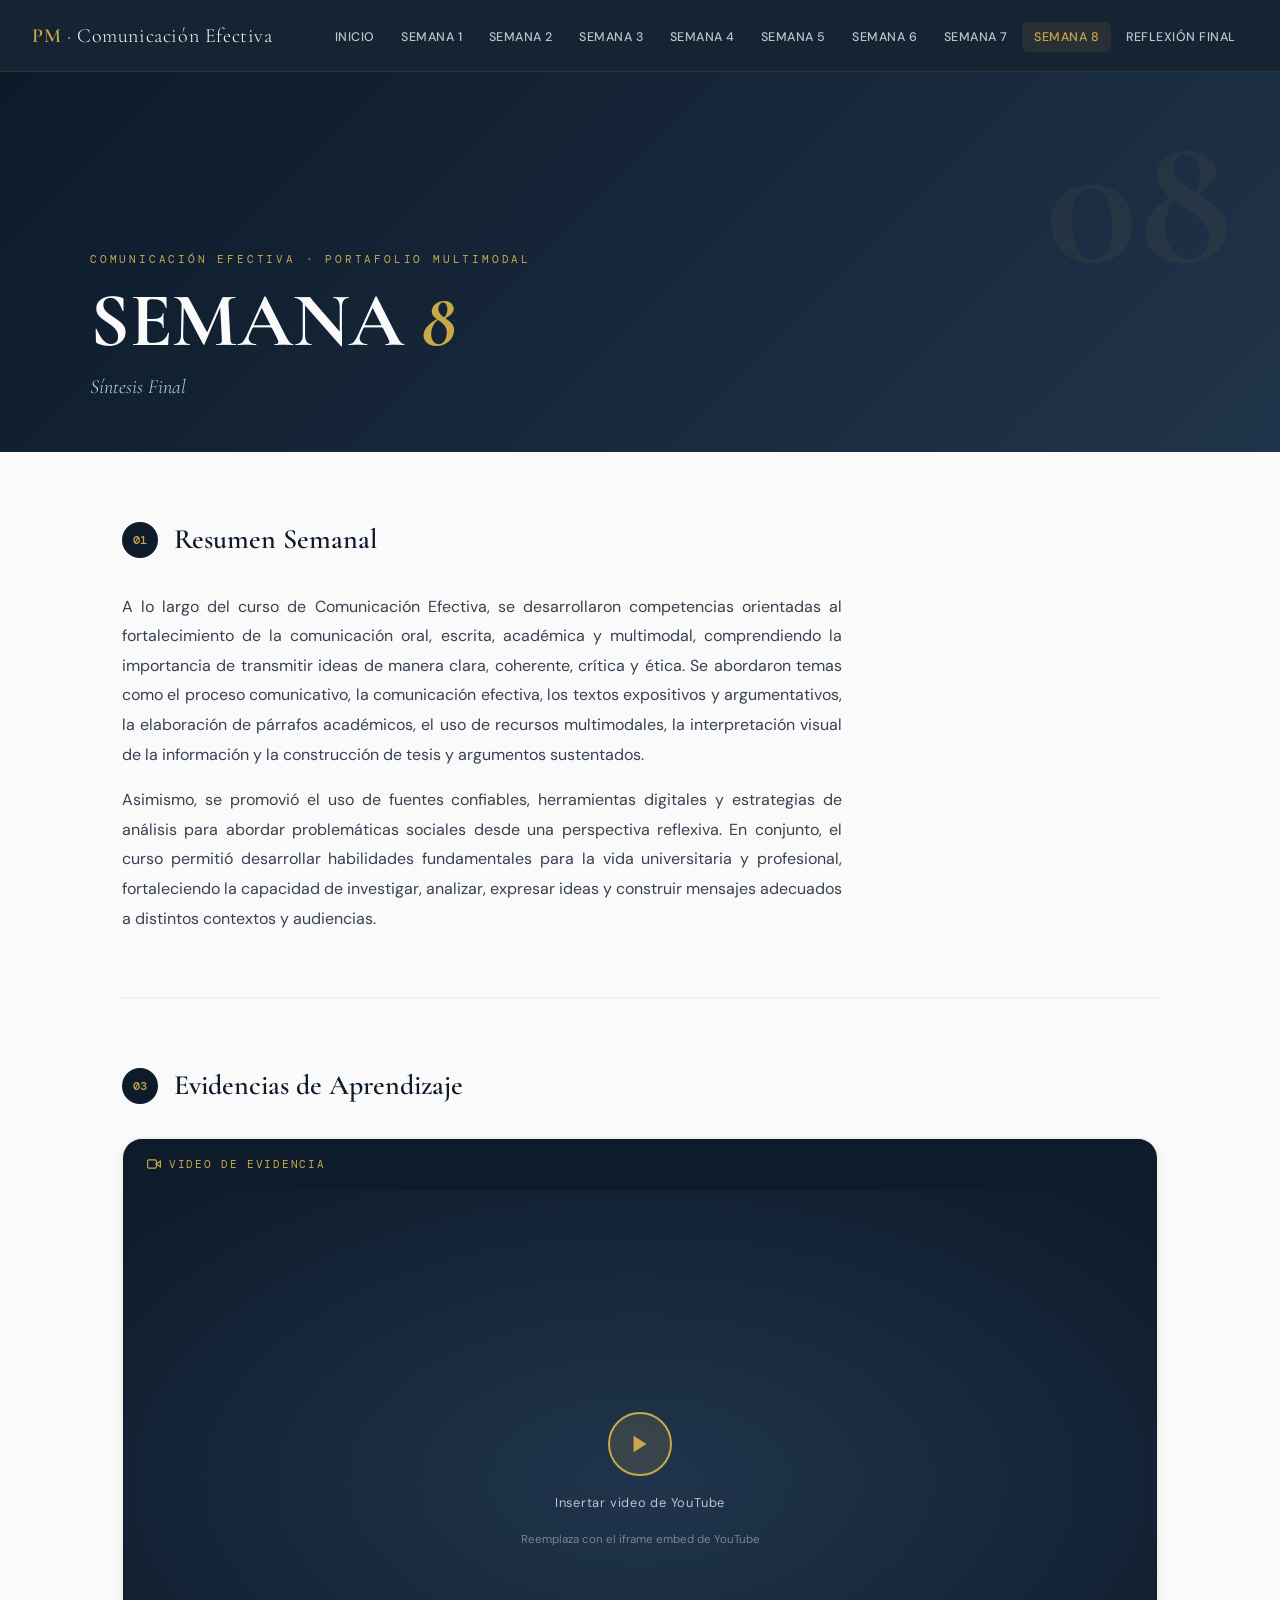
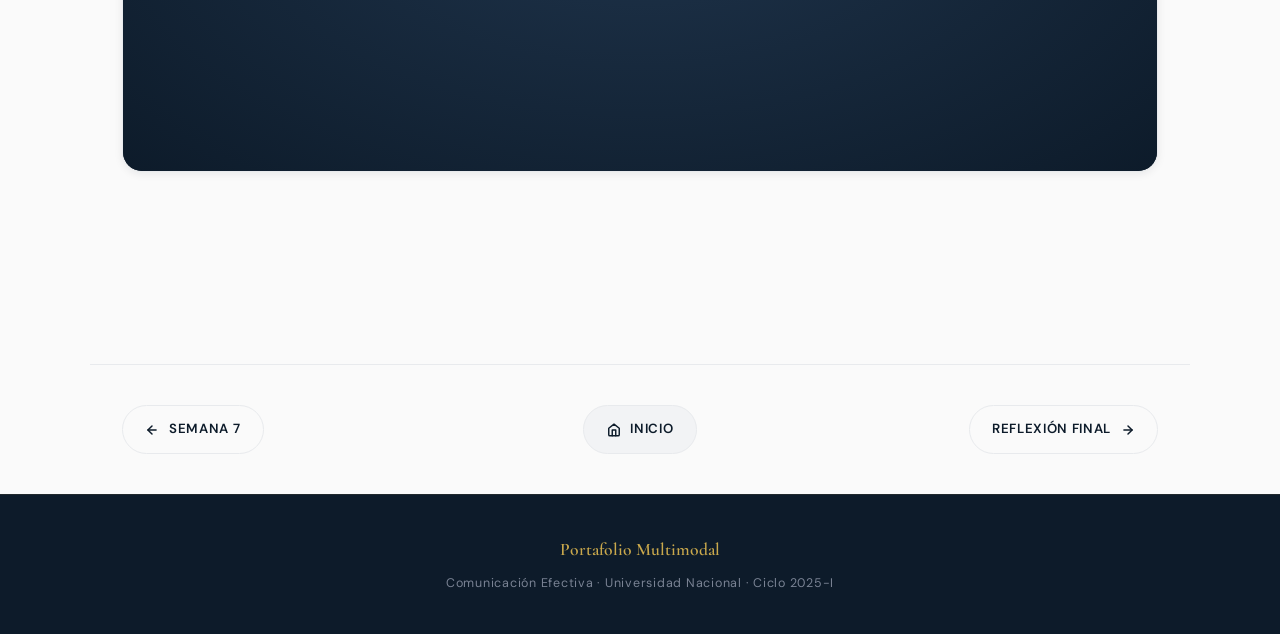
==== semana8.html @ 7b4b2250 "Add files via upload" ====
<!DOCTYPE html>
<html lang="es">

<head>
  <meta charset="UTF-8" />
  <meta name="viewport" content="width=device-width, initial-scale=1.0" />
  <title>Semana 8 — Integración y Síntesis Final · Portafolio Multimodal</title>
  <link rel="stylesheet" href="style.css" />
</head>

<body>

  <!-- ===== NAVBAR ===== -->
  <nav class="navbar">
    <a href="index.html" class="nav-brand">PM <span>&middot; Comunicación Efectiva</span></a>
    <button class="nav-toggle" onclick="toggleMenu()" aria-label="Menú">
      <span></span><span></span><span></span>
    </button>
    <ul class="nav-links" id="navLinks">
      <li><a href="index.html">Inicio</a></li>
      <li><a href="semana1.html">Semana 1</a></li>
      <li><a href="semana2.html">Semana 2</a></li>
      <li><a href="semana3.html">Semana 3</a></li>
      <li><a href="semana4.html">Semana 4</a></li>
      <li><a href="semana5.html">Semana 5</a></li>
      <li><a href="semana6.html">Semana 6</a></li>
      <li><a href="semana7.html">Semana 7</a></li>
      <li><a href="semana8.html" class="active">Semana 8</a></li>
      <li><a href="reflexion.html">Reflexión Final</a></li>
    </ul>
  </nav>

  <main>

    <!-- ===== BANNER ===== -->
    <div class="week-banner">
      <div class="week-banner-bg" style="background-color: var(--navy-mid);"></div>
      <div class="week-banner-overlay"></div>
      <div class="week-banner-deco">08</div>
      <div class="week-banner-content">
        <p class="week-banner-tag">Comunicación Efectiva &middot; Portafolio Multimodal</p>
        <h1>SEMANA <em>8</em></h1>
        <p class="week-banner-subtitle">Síntesis Final</p>
      </div>
    </div>

    <!-- ===== CONTENIDO ===== -->
    <div class="week-content">

      <!-- Sección 1: Resumen -->
      <div class="content-block fade-up">
        <div class="content-block-header">
          <div class="block-number">01</div>
          <h2>Resumen Semanal</h2>
        </div>
        <p class="content-text">
          A lo largo del curso de Comunicación Efectiva, se desarrollaron competencias orientadas al fortalecimiento de
          la comunicación oral, escrita, académica y multimodal, comprendiendo la importancia de transmitir ideas de
          manera clara, coherente, crítica y ética. Se abordaron temas como el proceso comunicativo, la comunicación
          efectiva, los textos expositivos y argumentativos, la elaboración de párrafos académicos, el uso de recursos
          multimodales, la interpretación visual de la información y la construcción de tesis y argumentos sustentados.

        </p>
        <p class="content-text" style="margin-top:1rem;">
                   Asimismo, se promovió el uso de fuentes confiables, herramientas digitales y estrategias de análisis para
          abordar problemáticas sociales desde una perspectiva reflexiva. En conjunto, el curso permitió desarrollar
          habilidades fundamentales para la vida universitaria y profesional, fortaleciendo la capacidad de investigar,
          analizar, expresar ideas y construir mensajes adecuados a distintos contextos y audiencias.
        </p>
      </div>


      <!-- Sección 3: Evidencias -->
      <div class="content-block fade-up">
        <div class="content-block-header">
          <div class="block-number">03</div>
          <h2>Evidencias de Aprendizaje</h2>
        </div>

        <!-- VIDEO -->
        <div class="evidence-card">
          <div class="evidence-header">
            <span class="evidence-type">
              <svg width="14" height="14" viewBox="0 0 24 24" fill="none" stroke="currentColor" stroke-width="2">
                <polygon points="23 7 16 12 23 17 23 7" />
                <rect x="1" y="5" width="15" height="14" rx="2" ry="2" />
              </svg>
              Video de Evidencia
            </span>
          </div>
          <div class="video-container">
            <!-- Reemplaza con: <iframe src="https://www.youtube.com/embed/VIDEO_ID" allowfullscreen></iframe> -->
            <div class="video-placeholder">
              <div class="video-play-btn">
                <svg width="22" height="22" viewBox="0 0 24 24" fill="currentColor">
                  <polygon points="5 3 19 12 5 21 5 3" />
                </svg>
              </div>
              <p>Insertar video de YouTube</p>
              <small style="color:var(--gray-500);font-size:0.72rem;">Reemplaza con el iframe embed de YouTube</small>
            </div>
          </div>
        </div>

      </div>
    </div>
    </div><!-- /week-content -->

    <!-- ===== NAVEGACIÓN SEMANAL ===== -->
    <div class="week-nav">
      <a href="semana7.html" class="week-nav-btn prev"><svg width="14" height="14" viewBox="0 0 24 24" fill="none"
          stroke="currentColor" stroke-width="2.5" stroke-linecap="round" stroke-linejoin="round">
          <line x1="19" y1="12" x2="5" y2="12" />
          <polyline points="12 19 5 12 12 5" />
        </svg> Semana 7</a>
      <a href="index.html" class="week-nav-btn home">
        <svg width="14" height="14" viewBox="0 0 24 24" fill="none" stroke="currentColor" stroke-width="2.5"
          stroke-linecap="round" stroke-linejoin="round">
          <path d="M3 9l9-7 9 7v11a2 2 0 0 1-2 2H5a2 2 0 0 1-2-2z" />
          <polyline points="9 22 9 12 15 12 15 22" />
        </svg>
        Inicio
      </a>
      <a href="reflexion.html" class="week-nav-btn next">Reflexión Final <svg width="14" height="14" viewBox="0 0 24 24"
          fill="none" stroke="currentColor" stroke-width="2.5" stroke-linecap="round" stroke-linejoin="round">
          <line x1="5" y1="12" x2="19" y2="12" />
          <polyline points="12 5 19 12 12 19" />
        </svg></a>
    </div>

  </main>

  <!-- ===== FOOTER ===== -->
  <footer class="site-footer">
    <p class="footer-brand">Portafolio Multimodal</p>
    <p class="footer-text">Comunicación Efectiva &middot; Universidad Nacional &middot; Ciclo 2025-I</p>
  </footer>

  <script>
    function toggleMenu() {
      document.getElementById('navLinks').classList.toggle('open');
    }
    const observer = new IntersectionObserver((entries) => {
      entries.forEach(e => { if (e.isIntersecting) e.target.classList.add('visible'); });
    }, { threshold: 0.12 });
    document.querySelectorAll('.fade-up').forEach(el => observer.observe(el));
  </script>
</body>

</html>
---- style.css ----
/* ============================================================
   PORTAFOLIO MULTIMODAL — COMUNICACIÓN EFECTIVA
   style.css — Hoja de estilos principal
   Diseño: Elegante académico premium
   ============================================================ */

/* --- Google Fonts Import --- */
@import url('https://fonts.googleapis.com/css2?family=Cormorant+Garamond:ital,wght@0,300;0,400;0,600;0,700;1,300;1,400&family=DM+Sans:wght@300;400;500;600&family=DM+Mono:wght@400;500&display=swap');

/* --- CSS Variables --- */
:root {
  --navy:        #0d1b2a;
  --navy-mid:    #1a2f45;
  --navy-light:  #243b55;
  --gold:        #c9a84c;
  --gold-light:  #e2c06e;
  --gold-pale:   #f5e9c8;
  --sky:         #7eb8d4;
  --sky-light:   #b3d9eb;
  --white:       #fafafa;
  --off-white:   #f2f3f5;
  --gray-100:    #e8eaed;
  --gray-300:    #bec3cc;
  --gray-500:    #7a8394;
  --gray-700:    #4a5160;
  --text-dark:   #111827;
  --text-mid:    #374151;
  --text-light:  #6b7280;

  --font-display: 'Cormorant Garamond', Georgia, serif;
  --font-body:    'DM Sans', system-ui, sans-serif;
  --font-mono:    'DM Mono', monospace;

  --radius-sm:   6px;
  --radius-md:   12px;
  --radius-lg:   20px;
  --radius-xl:   32px;

  --shadow-sm:   0 2px 8px rgba(13,27,42,0.08);
  --shadow-md:   0 8px 24px rgba(13,27,42,0.12);
  --shadow-lg:   0 20px 60px rgba(13,27,42,0.18);
  --shadow-gold: 0 4px 20px rgba(201,168,76,0.25);

  --transition:  0.3s cubic-bezier(0.4,0,0.2,1);
  --nav-height:  72px;
}

/* --- Reset & Base --- */
*, *::before, *::after { box-sizing: border-box; margin: 0; padding: 0; }

html { scroll-behavior: smooth; font-size: 16px; }

body {
  font-family: var(--font-body);
  background: var(--white);
  color: var(--text-dark);
  line-height: 1.7;
  overflow-x: hidden;
  -webkit-font-smoothing: antialiased;
}

img { max-width: 100%; display: block; }
a  { text-decoration: none; color: inherit; }
ul { list-style: none; }

/* --- NAVBAR --- */
.navbar {
  position: fixed;
  top: 0; left: 0; right: 0;
  height: var(--nav-height);
  background: rgba(13,27,42,0.96);
  backdrop-filter: blur(12px);
  -webkit-backdrop-filter: blur(12px);
  border-bottom: 1px solid rgba(201,168,76,0.15);
  z-index: 1000;
  display: flex;
  align-items: center;
  justify-content: space-between;
  padding: 0 2rem;
}

.nav-brand {
  font-family: var(--font-display);
  font-size: 1.25rem;
  font-weight: 600;
  color: var(--gold);
  letter-spacing: 0.03em;
  white-space: nowrap;
}

.nav-brand span {
  color: var(--white);
  font-weight: 300;
}

.nav-links {
  display: flex;
  align-items: center;
  gap: 0.15rem;
}

.nav-links a {
  font-family: var(--font-body);
  font-size: 0.78rem;
  font-weight: 500;
  letter-spacing: 0.04em;
  text-transform: uppercase;
  color: var(--gray-300);
  padding: 0.45rem 0.75rem;
  border-radius: var(--radius-sm);
  transition: color var(--transition), background var(--transition);
  white-space: nowrap;
}

.nav-links a:hover,
.nav-links a.active {
  color: var(--gold);
  background: rgba(201,168,76,0.1);
}

/* Hamburger */
.nav-toggle {
  display: none;
  flex-direction: column;
  gap: 5px;
  cursor: pointer;
  padding: 6px;
  border: none;
  background: none;
}
.nav-toggle span {
  display: block;
  width: 24px; height: 2px;
  background: var(--gold);
  border-radius: 2px;
  transition: var(--transition);
}

/* --- MAIN CONTENT OFFSET --- */
main { padding-top: var(--nav-height); }

/* ============================================================
   HOME PAGE
   ============================================================ */

/* Hero */
.hero {
  min-height: 100vh;
  background: var(--navy);
  display: flex;
  align-items: center;
  justify-content: center;
  text-align: center;
  position: relative;
  overflow: hidden;
  padding: 4rem 2rem;
}

.hero::before {
  content: '';
  position: absolute;
  inset: 0;
  background:
    radial-gradient(ellipse 80% 60% at 50% 0%, rgba(126,184,212,0.12) 0%, transparent 70%),
    radial-gradient(ellipse 50% 40% at 80% 100%, rgba(201,168,76,0.1) 0%, transparent 60%);
}

.hero-grid-bg {
  position: absolute;
  inset: 0;
  background-image:
    linear-gradient(rgba(201,168,76,0.04) 1px, transparent 1px),
    linear-gradient(90deg, rgba(201,168,76,0.04) 1px, transparent 1px);
  background-size: 60px 60px;
  animation: gridPan 20s linear infinite;
}

@keyframes gridPan {
  0%   { transform: translate(0,0); }
  100% { transform: translate(60px, 60px); }
}

.hero-content {
  position: relative;
  z-index: 2;
  max-width: 820px;
}

.hero-eyebrow {
  font-family: var(--font-mono);
  font-size: 0.75rem;
  letter-spacing: 0.25em;
  text-transform: uppercase;
  color: var(--gold);
  margin-bottom: 1.5rem;
  opacity: 0;
  animation: fadeUp 0.8s 0.2s forwards;
}

.hero h1 {
  font-family: var(--font-display);
  font-size: clamp(3rem, 8vw, 6.5rem);
  font-weight: 700;
  line-height: 1.05;
  color: var(--white);
  letter-spacing: -0.01em;
  margin-bottom: 0.5rem;
  opacity: 0;
  animation: fadeUp 0.8s 0.4s forwards;
}

.hero h1 em {
  font-style: italic;
  color: var(--gold);
}

.hero-subtitle {
  font-family: var(--font-display);
  font-size: clamp(1.1rem, 2.5vw, 1.5rem);
  font-weight: 300;
  font-style: italic;
  color: var(--sky-light);
  margin: 1.25rem 0 2.5rem;
  max-width: 600px;
  margin-left: auto;
  margin-right: auto;
  opacity: 0;
  animation: fadeUp 0.8s 0.6s forwards;
}

.hero-cta {
  display: inline-flex;
  align-items: center;
  gap: 0.6rem;
  background: var(--gold);
  color: var(--navy);
  font-family: var(--font-body);
  font-size: 0.9rem;
  font-weight: 600;
  letter-spacing: 0.05em;
  text-transform: uppercase;
  padding: 0.9rem 2.2rem;
  border-radius: 50px;
  transition: var(--transition);
  box-shadow: var(--shadow-gold);
  opacity: 0;
  animation: fadeUp 0.8s 0.8s forwards;
}

.hero-cta:hover {
  background: var(--gold-light);
  transform: translateY(-2px);
  box-shadow: 0 8px 30px rgba(201,168,76,0.4);
}

.hero-cta svg { transition: transform var(--transition); }
.hero-cta:hover svg { transform: translateX(4px); }

.hero-scroll {
  position: absolute;
  bottom: 2rem;
  left: 50%;
  transform: translateX(-50%);
  display: flex;
  flex-direction: column;
  align-items: center;
  gap: 0.4rem;
  color: var(--gray-500);
  font-size: 0.7rem;
  letter-spacing: 0.15em;
  text-transform: uppercase;
  animation: bounce 2s infinite;
}

.hero-scroll-line {
  width: 1px;
  height: 40px;
  background: linear-gradient(to bottom, var(--gold), transparent);
}

@keyframes bounce {
  0%, 100% { transform: translateX(-50%) translateY(0); }
  50%       { transform: translateX(-50%) translateY(6px); }
}

/* Profile Card */
.section-profile {
  padding: 6rem 2rem;
  background: var(--off-white);
}

.profile-card {
  max-width: 900px;
  margin: 0 auto;
  display: grid;
  grid-template-columns: auto 1fr;
  gap: 3rem;
  align-items: center;
  background: var(--white);
  border-radius: var(--radius-xl);
  padding: 3rem;
  box-shadow: var(--shadow-md);
  border: 1px solid var(--gray-100);
}

.profile-avatar {
  width: 140px;
  height: 140px;
  border-radius: 50%;
  background: linear-gradient(135deg, var(--navy-light), var(--navy));
  display: flex;
  align-items: center;
  justify-content: center;
  border: 3px solid var(--gold);
  box-shadow: var(--shadow-gold);
  flex-shrink: 0;
}

.profile-avatar svg { color: var(--gold-light); }

.profile-info h2 {
  font-family: var(--font-display);
  font-size: 2rem;
  font-weight: 600;
  color: var(--navy);
  margin-bottom: 0.25rem;
}

.profile-role {
  font-size: 0.85rem;
  letter-spacing: 0.12em;
  text-transform: uppercase;
  color: var(--gold);
  font-weight: 500;
  margin-bottom: 1.25rem;
}

.profile-meta {
  display: flex;
  flex-wrap: wrap;
  gap: 0.75rem;
}

.profile-tag {
  display: flex;
  align-items: center;
  gap: 0.4rem;
  font-size: 0.83rem;
  color: var(--text-mid);
  background: var(--off-white);
  padding: 0.4rem 0.9rem;
  border-radius: 50px;
  border: 1px solid var(--gray-100);
}

.profile-tag svg { color: var(--sky); flex-shrink: 0; }

/* Section Header */
.section-header {
  text-align: center;
  margin-bottom: 3.5rem;
}

.section-label {
  font-family: var(--font-mono);
  font-size: 0.72rem;
  letter-spacing: 0.22em;
  text-transform: uppercase;
  color: var(--gold);
  margin-bottom: 0.75rem;
  display: block;
}

.section-header h2 {
  font-family: var(--font-display);
  font-size: clamp(2rem, 4vw, 3rem);
  font-weight: 600;
  color: var(--navy);
  line-height: 1.15;
}

.section-header p {
  color: var(--text-light);
  max-width: 520px;
  margin: 0.75rem auto 0;
  font-size: 1rem;
}

/* Timeline / Week Grid */
.section-timeline {
  padding: 6rem 2rem;
  background: var(--white);
}

.weeks-grid {
  max-width: 1100px;
  margin: 0 auto;
  display: grid;
  grid-template-columns: repeat(4, 1fr);
  gap: 1.25rem;
}

.week-card {
  background: var(--white);
  border: 1px solid var(--gray-100);
  border-radius: var(--radius-lg);
  padding: 1.75rem 1.5rem;
  position: relative;
  overflow: hidden;
  transition: transform var(--transition), box-shadow var(--transition), border-color var(--transition);
  cursor: pointer;
}

.week-card::before {
  content: '';
  position: absolute;
  top: 0; left: 0; right: 0;
  height: 3px;
  background: linear-gradient(90deg, var(--gold), var(--sky));
  transform: scaleX(0);
  transform-origin: left;
  transition: transform var(--transition);
}

.week-card:hover {
  transform: translateY(-6px);
  box-shadow: var(--shadow-lg);
  border-color: var(--gold-pale);
}

.week-card:hover::before { transform: scaleX(1); }

.week-number {
  font-family: var(--font-display);
  font-size: 3rem;
  font-weight: 700;
  color: var(--gray-100);
  line-height: 1;
  margin-bottom: 0.75rem;
  transition: color var(--transition);
}

.week-card:hover .week-number { color: var(--gold-pale); }

.week-label {
  font-family: var(--font-mono);
  font-size: 0.65rem;
  letter-spacing: 0.18em;
  text-transform: uppercase;
  color: var(--sky);
  margin-bottom: 0.4rem;
}

.week-title {
  font-family: var(--font-display);
  font-size: 1.15rem;
  font-weight: 600;
  color: var(--navy);
  margin-bottom: 1.25rem;
  line-height: 1.3;
}

.week-btn {
  display: inline-flex;
  align-items: center;
  gap: 0.4rem;
  font-size: 0.78rem;
  font-weight: 600;
  letter-spacing: 0.06em;
  text-transform: uppercase;
  color: var(--navy);
  background: var(--off-white);
  padding: 0.45rem 1rem;
  border-radius: 50px;
  transition: var(--transition);
  border: 1px solid var(--gray-100);
}

.week-btn:hover,
.week-card:hover .week-btn {
  background: var(--navy);
  color: var(--gold);
  border-color: var(--navy);
}

/* ============================================================
   WEEKLY PAGES
   ============================================================ */

/* Week Banner */
.week-banner {
  min-height: 380px;
  background: var(--navy);
  display: flex;
  align-items: flex-end;
  position: relative;
  overflow: hidden;
  padding: 3rem 2rem;
}

.week-banner-bg {
  position: absolute;
  inset: 0;
  background-size: cover;
  background-position: center;
  filter: brightness(0.25) saturate(0.6);
}

.week-banner-overlay {
  position: absolute;
  inset: 0;
  background: linear-gradient(
    135deg,
    rgba(13,27,42,0.95) 0%,
    rgba(36,59,85,0.85) 100%
  );
}

.week-banner-deco {
  position: absolute;
  top: 2rem; right: 3rem;
  font-family: var(--font-display);
  font-size: 12rem;
  font-weight: 700;
  color: rgba(201,168,76,0.06);
  line-height: 1;
  user-select: none;
}

.week-banner-content {
  position: relative;
  z-index: 2;
  max-width: 1100px;
  width: 100%;
  margin: 0 auto;
}

.week-banner-tag {
  font-family: var(--font-mono);
  font-size: 0.7rem;
  letter-spacing: 0.25em;
  text-transform: uppercase;
  color: var(--gold);
  margin-bottom: 0.75rem;
}

.week-banner h1 {
  font-family: var(--font-display);
  font-size: clamp(2.5rem, 6vw, 5rem);
  font-weight: 700;
  color: var(--white);
  line-height: 1.05;
  margin-bottom: 0.5rem;
}

.week-banner h1 em { font-style: italic; color: var(--gold); }

.week-banner-subtitle {
  font-family: var(--font-display);
  font-style: italic;
  font-size: 1.25rem;
  font-weight: 300;
  color: var(--sky-light);
}

/* Week Content Wrapper */
.week-content {
  max-width: 1100px;
  margin: 0 auto;
  padding: 4rem 2rem;
}

/* Content Sections */
.content-block {
  margin-bottom: 4rem;
  padding-bottom: 4rem;
  border-bottom: 1px solid var(--gray-100);
}

.content-block:last-child {
  border-bottom: none;
}

.content-block-header {
  display: flex;
  align-items: center;
  gap: 1rem;
  margin-bottom: 1.75rem;
}

.block-number {
  width: 36px;
  height: 36px;
  border-radius: 50%;
  background: var(--navy);
  color: var(--gold);
  font-family: var(--font-mono);
  font-size: 0.75rem;
  font-weight: 500;
  display: flex;
  align-items: center;
  justify-content: center;
  flex-shrink: 0;
}

.content-block-header h2 {
  font-family: var(--font-display);
  font-size: 1.75rem;
  font-weight: 600;
  color: var(--navy);
}

.content-text {
  color: var(--text-mid);
  line-height: 1.85;
  font-size: 1rem;
  max-width: 720px;
  text-align: justify;
}

/* Concept Badges */
.concepts-grid {
  display: flex;
  flex-wrap: wrap;
  gap: 0.75rem;
  margin-top: 1rem;
}

.concept-badge {
  display: flex;
  align-items: center;
  gap: 0.5rem;
  padding: 0.6rem 1.25rem;
  background: var(--navy);
  color: var(--gold-pale);
  border-radius: 50px;
  font-size: 0.85rem;
  font-weight: 500;
  letter-spacing: 0.02em;
  border: 1px solid rgba(201,168,76,0.2);
  transition: var(--transition);
}

.concept-badge:hover {
  background: var(--navy-light);
  border-color: var(--gold);
  color: var(--gold);
  transform: translateY(-2px);
  box-shadow: var(--shadow-gold);
}

.concept-badge .dot {
  width: 6px; height: 6px;
  border-radius: 50%;
  background: var(--gold);
}

/* Evidence Cards */
.evidence-grid {
  display: grid;
  grid-template-columns: 1fr 1fr;
  gap: 1.5rem;
}

.evidence-card {
  background: var(--white);
  border: 1px solid var(--gray-100);
  border-radius: var(--radius-lg);
  overflow: hidden;
  box-shadow: var(--shadow-sm);
  transition: box-shadow var(--transition);
}

.evidence-card:hover { box-shadow: var(--shadow-md); }

.evidence-header {
  background: var(--navy);
  padding: 1rem 1.5rem;
  display: flex;
  align-items: center;
  justify-content: space-between;
}

.evidence-type {
  display: flex;
  align-items: center;
  gap: 0.5rem;
  font-family: var(--font-mono);
  font-size: 0.7rem;
  letter-spacing: 0.15em;
  text-transform: uppercase;
  color: var(--gold);
}

.evidence-download {
  display: inline-flex;
  align-items: center;
  gap: 0.4rem;
  font-size: 0.72rem;
  font-weight: 600;
  letter-spacing: 0.08em;
  text-transform: uppercase;
  color: var(--navy);
  background: var(--gold);
  padding: 0.35rem 0.9rem;
  border-radius: 50px;
  transition: var(--transition);
}

.evidence-download:hover {
  background: var(--gold-light);
  transform: translateY(-1px);
}

/* PDF Embed */
.pdf-container {
  aspect-ratio: 4/3;
  background: var(--off-white);
  display: flex;
  align-items: center;
  justify-content: center;
  position: relative;
  overflow: hidden;
}

.pdf-container iframe {
  width: 100%;
  height: 100%;
  border: none;
}

.pdf-placeholder {
  display: flex;
  flex-direction: column;
  align-items: center;
  justify-content: center;
  gap: 0.75rem;
  color: var(--gray-500);
  text-align: center;
  padding: 2rem;
}

.pdf-placeholder svg { color: var(--gray-300); }

.pdf-placeholder span {
  font-size: 0.8rem;
  letter-spacing: 0.05em;
  color: var(--gray-300);
}

/* Video Embed */
.video-container {
  aspect-ratio: 16/9;
  background: var(--navy);
  position: relative;
  overflow: hidden;
}

.video-container iframe {
  width: 100%;
  height: 100%;
  border: none;
}

.video-placeholder {
  position: absolute;
  inset: 0;
  display: flex;
  flex-direction: column;
  align-items: center;
  justify-content: center;
  gap: 1rem;
  background: radial-gradient(ellipse at center, rgba(36,59,85,0.8), var(--navy));
}

.video-play-btn {
  width: 64px; height: 64px;
  border-radius: 50%;
  background: rgba(201,168,76,0.15);
  border: 2px solid var(--gold);
  display: flex;
  align-items: center;
  justify-content: center;
  color: var(--gold);
  transition: var(--transition);
}

.video-play-btn:hover {
  background: var(--gold);
  color: var(--navy);
  transform: scale(1.1);
}

.video-placeholder p {
  font-size: 0.8rem;
  color: var(--gray-300);
  letter-spacing: 0.06em;
}

/* Reflection Box */
.reflection-box {
  background: linear-gradient(135deg, var(--navy) 0%, var(--navy-light) 100%);
  border-radius: var(--radius-xl);
  padding: 3rem;
  position: relative;
  overflow: hidden;
  border: 1px solid rgba(201,168,76,0.15);
}

.reflection-box::before {
  content: '"';
  position: absolute;
  top: -1rem;
  left: 2rem;
  font-family: var(--font-display);
  font-size: 10rem;
  font-weight: 700;
  color: rgba(201,168,76,0.08);
  line-height: 1;
  pointer-events: none;
}

.reflection-label {
  font-family: var(--font-mono);
  font-size: 0.68rem;
  letter-spacing: 0.22em;
  text-transform: uppercase;
  color: var(--gold);
  margin-bottom: 1.25rem;
  position: relative;
}

.reflection-text {
  font-family: var(--font-display);
  font-size: 1.2rem;
  font-style: italic;
  font-weight: 300;
  color: var(--sky-light);
  line-height: 1.8;
  position: relative;
}

/* Week Navigation */
.week-nav {
  border-top: 1px solid var(--gray-100);
  padding: 2.5rem 2rem;
  max-width: 1100px;
  margin: 0 auto;
  display: grid;
  grid-template-columns: 1fr auto 1fr;
  gap: 1rem;
  align-items: center;
}

.week-nav-btn {
  display: inline-flex;
  align-items: center;
  gap: 0.6rem;
  font-size: 0.83rem;
  font-weight: 600;
  letter-spacing: 0.05em;
  text-transform: uppercase;
  color: var(--navy);
  background: var(--white);
  padding: 0.75rem 1.4rem;
  border-radius: 50px;
  border: 1px solid var(--gray-100);
  transition: var(--transition);
  white-space: nowrap;
}

.week-nav-btn:hover {
  background: var(--navy);
  color: var(--gold);
  border-color: var(--navy);
  box-shadow: var(--shadow-md);
}

.week-nav-btn.prev { justify-self: start; }
.week-nav-btn.home { justify-self: center; background: var(--off-white); }
.week-nav-btn.next { justify-self: end; }

/* ============================================================
   REFLEXIÓN FINAL
   ============================================================ */

.reflexion-hero {
  min-height: 60vh;
  background: var(--navy);
  display: flex;
  align-items: center;
  justify-content: center;
  text-align: center;
  position: relative;
  overflow: hidden;
  padding: 5rem 2rem 4rem;
}

.reflexion-hero::before {
  content: '';
  position: absolute;
  inset: 0;
  background:
    radial-gradient(ellipse 70% 50% at 30% 0%, rgba(201,168,76,0.12) 0%, transparent 60%),
    radial-gradient(ellipse 50% 60% at 70% 100%, rgba(126,184,212,0.1) 0%, transparent 60%);
}

.reflexion-hero-content {
  position: relative;
  z-index: 2;
  max-width: 680px;
}

.reflexion-hero h1 {
  font-family: var(--font-display);
  font-size: clamp(2.5rem, 6vw, 5rem);
  font-weight: 700;
  color: var(--white);
  line-height: 1.08;
  margin-bottom: 1rem;
}

.reflexion-hero h1 em { font-style: italic; color: var(--gold); }

.reflexion-hero p {
  font-family: var(--font-display);
  font-style: italic;
  font-size: 1.25rem;
  font-weight: 300;
  color: var(--sky-light);
  line-height: 1.6;
}

/* Stats Row */
.stats-section {
  background: var(--gold);
  padding: 3.5rem 2rem;
}

.stats-grid {
  max-width: 900px;
  margin: 0 auto;
  display: grid;
  grid-template-columns: repeat(4, 1fr);
  gap: 1.5rem;
  text-align: center;
}

.stat-number {
  font-family: var(--font-display);
  font-size: 3.5rem;
  font-weight: 700;
  color: var(--navy);
  line-height: 1;
  margin-bottom: 0.25rem;
}

.stat-label {
  font-size: 0.78rem;
  font-weight: 600;
  letter-spacing: 0.1em;
  text-transform: uppercase;
  color: var(--navy-mid);
}

/* Reflexion Content */
.reflexion-content {
  max-width: 900px;
  margin: 0 auto;
  padding: 5rem 2rem;
}

.reflexion-section {
  margin-bottom: 5rem;
}

.reflexion-section h2 {
  font-family: var(--font-display);
  font-size: 2.25rem;
  font-weight: 600;
  color: var(--navy);
  margin-bottom: 1.5rem;
  padding-bottom: 1rem;
  border-bottom: 2px solid var(--gold-pale);
}

.reflexion-section p {
  color: var(--text-mid);
  line-height: 1.9;
  font-size: 1.02rem;
  margin-bottom: 1rem;
}

/* Competencias */
.competencias-grid {
  display: grid;
  grid-template-columns: repeat(2, 1fr);
  gap: 1.25rem;
  margin-top: 1.5rem;
}

.competencia-card {
  background: var(--white);
  border: 1px solid var(--gray-100);
  border-radius: var(--radius-lg);
  padding: 1.75rem;
  transition: var(--transition);
  border-left: 4px solid var(--gold);
}

.competencia-card:hover {
  box-shadow: var(--shadow-md);
  transform: translateY(-3px);
}

.competencia-card h3 {
  font-family: var(--font-display);
  font-size: 1.2rem;
  font-weight: 600;
  color: var(--navy);
  margin-bottom: 0.6rem;
}

.competencia-card p {
  font-size: 0.9rem;
  color: var(--text-light);
  line-height: 1.65;
  margin: 0;
}

/* Autoevaluación */
.autoevaluacion {
  background: var(--off-white);
  border-radius: var(--radius-xl);
  padding: 2.5rem;
  margin-top: 1.5rem;
}

.eval-item {
  display: flex;
  align-items: center;
  gap: 1rem;
  padding: 0.9rem 0;
  border-bottom: 1px solid var(--gray-100);
}

.eval-item:last-child { border-bottom: none; }

.eval-label {
  flex: 1;
  font-size: 0.9rem;
  color: var(--text-mid);
  font-weight: 500;
}

.eval-bar-wrap {
  width: 200px;
  height: 6px;
  background: var(--gray-100);
  border-radius: 3px;
  overflow: hidden;
  flex-shrink: 0;
}

.eval-bar {
  height: 100%;
  background: linear-gradient(90deg, var(--navy), var(--sky));
  border-radius: 3px;
  transition: width 1.2s cubic-bezier(0.4,0,0.2,1);
}

.eval-score {
  font-family: var(--font-mono);
  font-size: 0.8rem;
  font-weight: 500;
  color: var(--navy);
  width: 32px;
  text-align: right;
}

/* Cierre emocional */
.cierre-card {
  background: linear-gradient(135deg, var(--navy) 0%, var(--navy-light) 100%);
  border-radius: var(--radius-xl);
  padding: 4rem;
  text-align: center;
  margin-top: 3rem;
  position: relative;
  overflow: hidden;
  border: 1px solid rgba(201,168,76,0.2);
}

.cierre-card::after {
  content: '★';
  position: absolute;
  font-size: 18rem;
  color: rgba(201,168,76,0.03);
  bottom: -4rem;
  right: -2rem;
  pointer-events: none;
}

.cierre-card h2 {
  font-family: var(--font-display);
  font-size: 2.5rem;
  font-weight: 700;
  color: var(--white);
  margin-bottom: 1rem;
  position: relative;
}

.cierre-card p {
  font-family: var(--font-display);
  font-style: italic;
  font-size: 1.2rem;
  font-weight: 300;
  color: var(--sky-light);
  max-width: 500px;
  margin: 0 auto;
  line-height: 1.75;
  position: relative;
}

/* ============================================================
   FOOTER
   ============================================================ */
.site-footer {
  background: var(--navy);
  border-top: 1px solid rgba(201,168,76,0.1);
  padding: 2.5rem 2rem;
  text-align: center;
}

.footer-brand {
  font-family: var(--font-display);
  font-size: 1.1rem;
  font-weight: 600;
  color: var(--gold);
  margin-bottom: 0.5rem;
}

.footer-text {
  font-size: 0.78rem;
  color: var(--gray-500);
  letter-spacing: 0.06em;
}

/* ============================================================
   ANIMATIONS
   ============================================================ */

@keyframes fadeUp {
  from { opacity: 0; transform: translateY(24px); }
  to   { opacity: 1; transform: translateY(0); }
}

.fade-up {
  opacity: 0;
  transform: translateY(24px);
  transition: opacity 0.7s ease, transform 0.7s ease;
}

.fade-up.visible {
  opacity: 1;
  transform: translateY(0);
}

/* ============================================================
   RESPONSIVE
   ============================================================ */

@media (max-width: 1024px) {
  .weeks-grid { grid-template-columns: repeat(2, 1fr); }
  .evidence-grid { grid-template-columns: 1fr; }
  .stats-grid { grid-template-columns: repeat(2, 1fr); }
  .competencias-grid { grid-template-columns: 1fr; }
}

@media (max-width: 768px) {
  :root { --nav-height: 64px; }

  .nav-links {
    display: none;
    position: fixed;
    top: var(--nav-height);
    left: 0; right: 0;
    background: rgba(13,27,42,0.98);
    flex-direction: column;
    padding: 1.5rem;
    gap: 0.25rem;
    border-bottom: 1px solid rgba(201,168,76,0.15);
  }

  .nav-links.open { display: flex; }
  .nav-links a { font-size: 0.9rem; padding: 0.7rem 1rem; }
  .nav-toggle { display: flex; }

  .profile-card {
    grid-template-columns: 1fr;
    text-align: center;
    padding: 2rem;
  }

  .profile-avatar { margin: 0 auto; }
  .profile-meta { justify-content: center; }

  .weeks-grid { grid-template-columns: repeat(2, 1fr); }
  .week-banner { min-height: 280px; }
  .week-banner-deco { display: none; }

  .week-nav {
    grid-template-columns: 1fr 1fr;
    grid-template-rows: auto auto;
  }

  .week-nav-btn.home {
    grid-column: 1 / -1;
    justify-self: center;
    order: -1;
  }

  .stats-grid { grid-template-columns: repeat(2, 1fr); }

  .eval-bar-wrap { width: 120px; }

  .cierre-card { padding: 2.5rem 1.5rem; }
}

@media (max-width: 480px) {
  .weeks-grid { grid-template-columns: 1fr; }
  .hero h1 { font-size: 2.8rem; }
  .week-banner h1 { font-size: 2.4rem; }
  .reflection-box { padding: 2rem 1.5rem; }
  .stats-grid { grid-template-columns: 1fr 1fr; }
  .nav-links a { font-size: 0.85rem; }
}
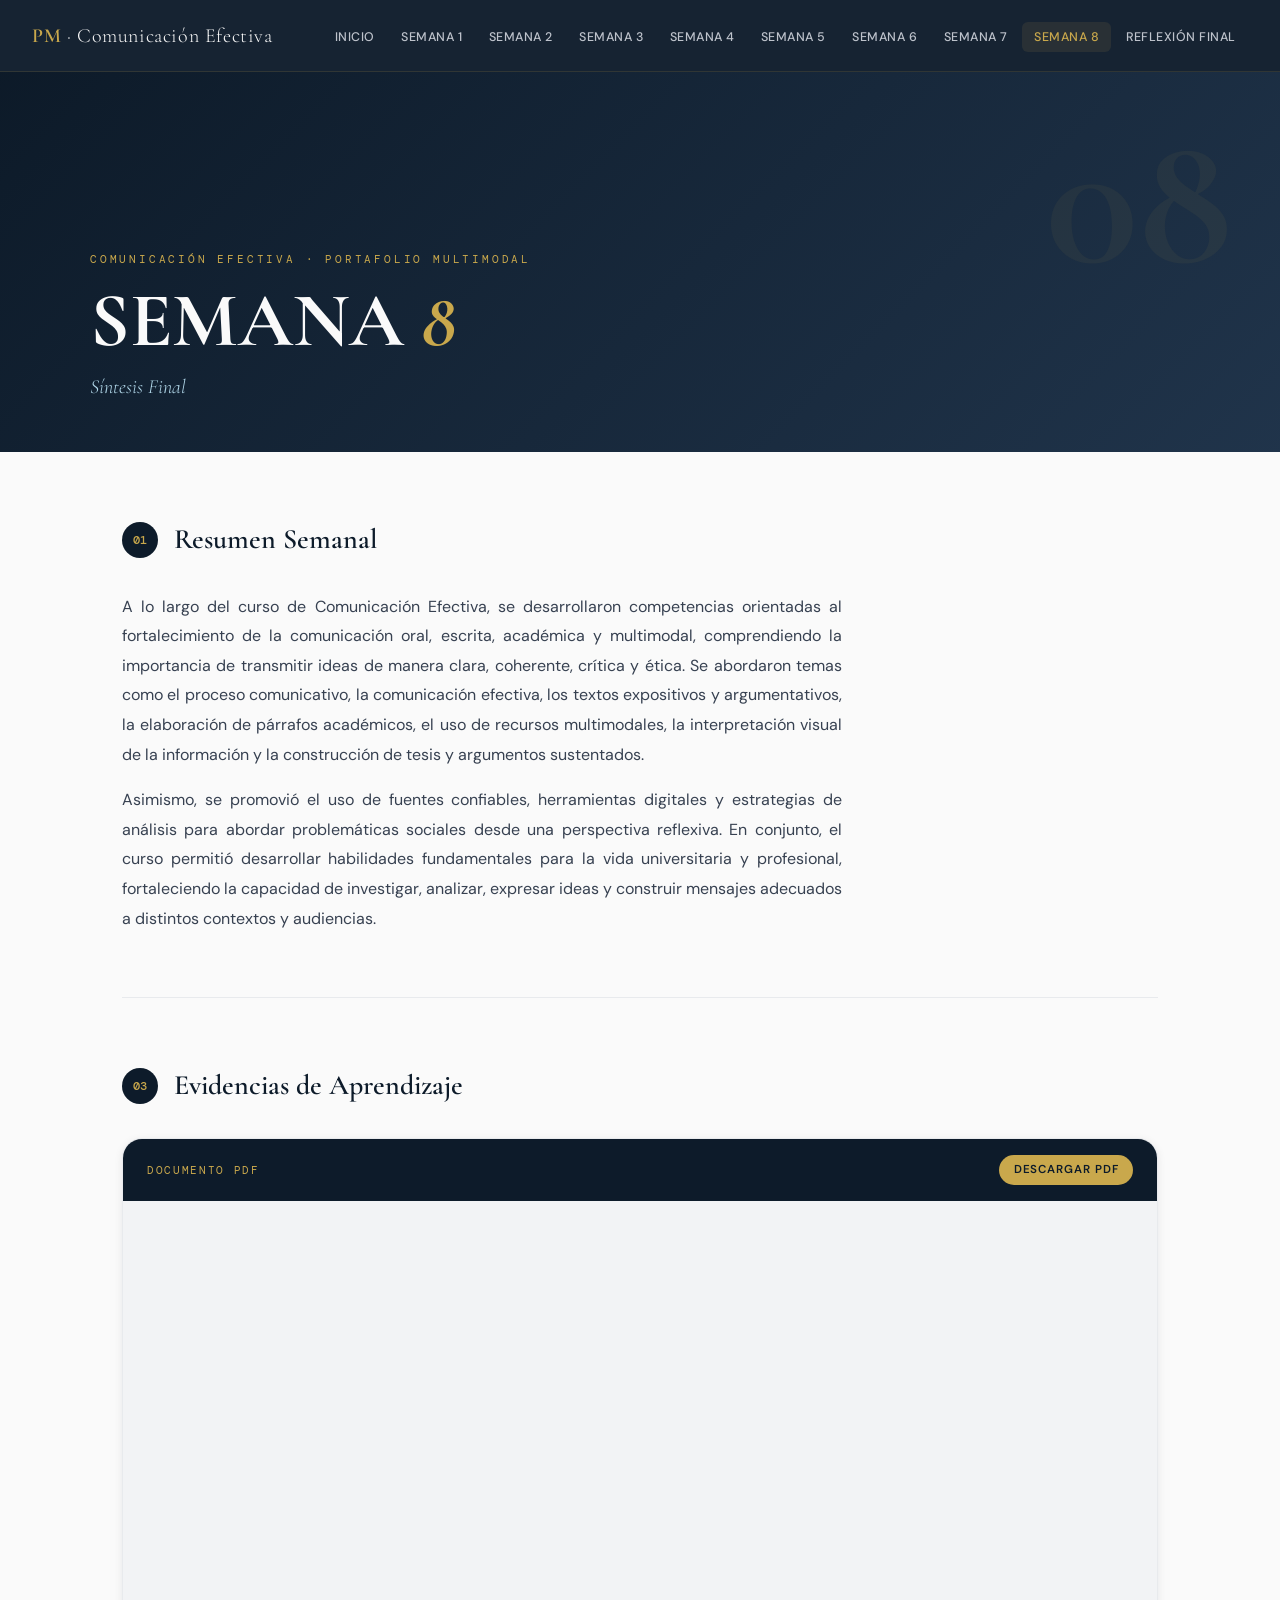
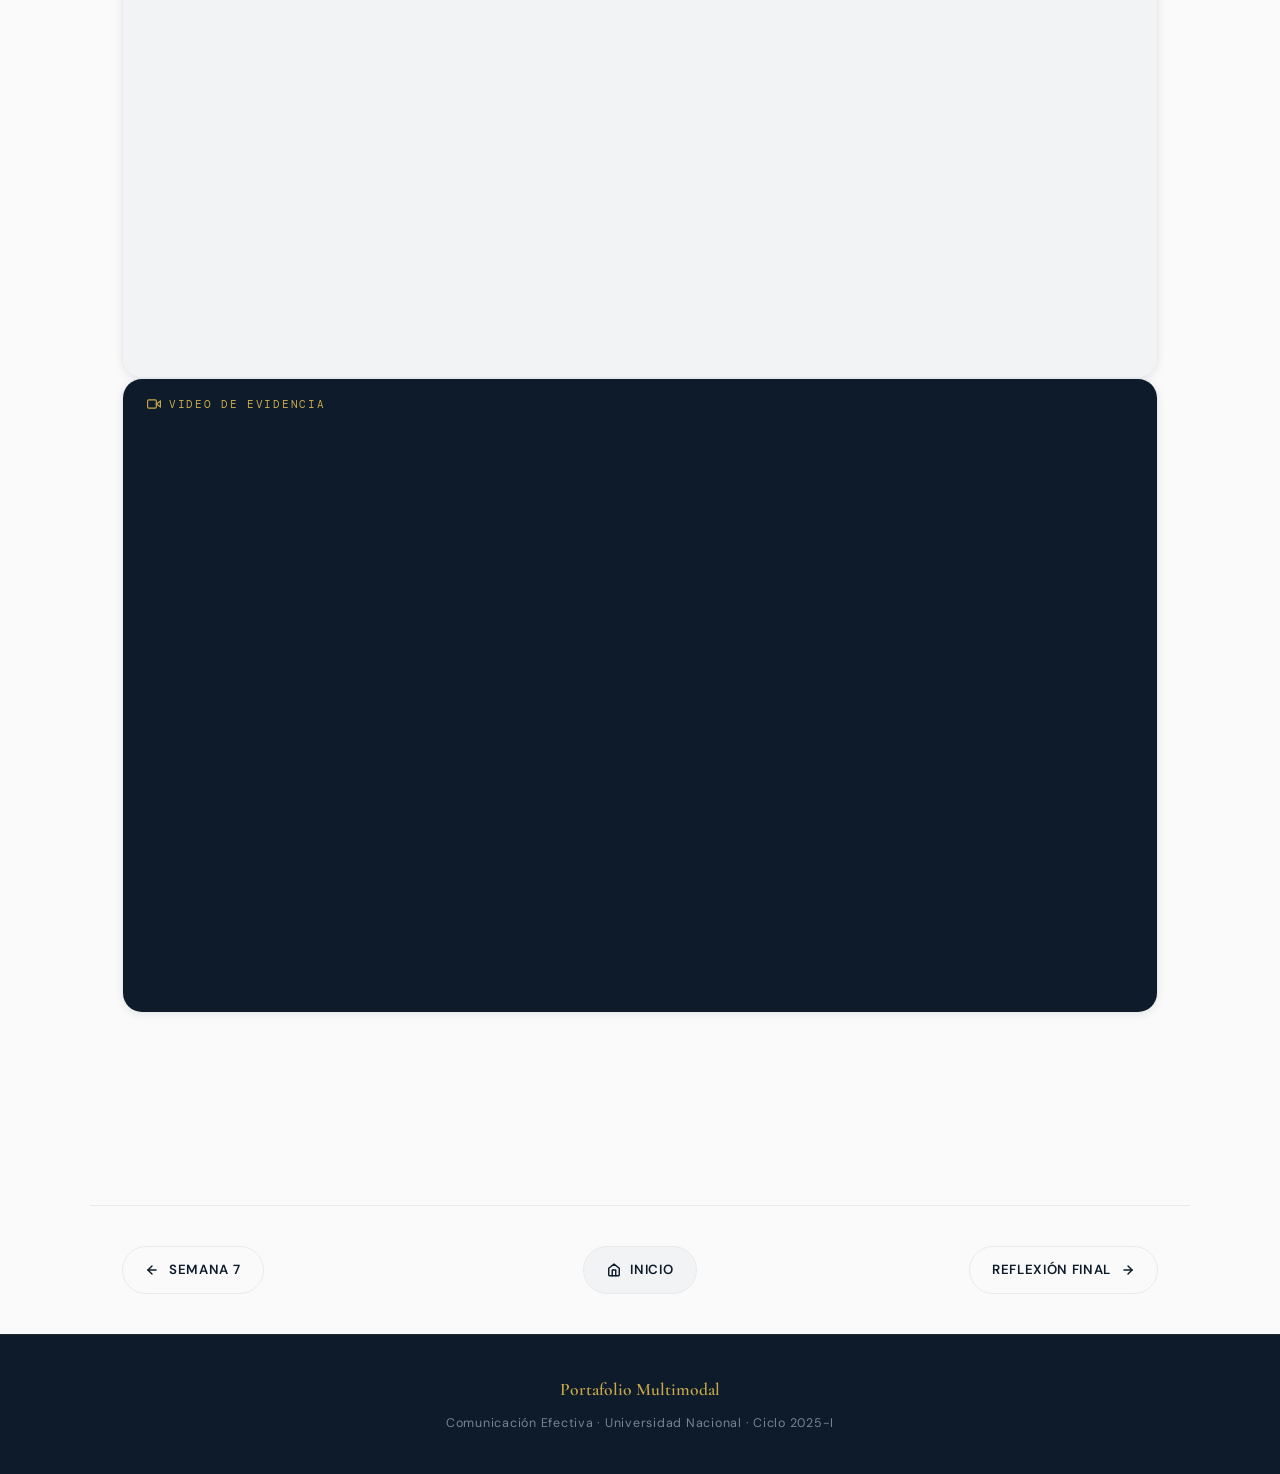
==== commit 53971284: "Add PDF evidence section and update video embed" ====
--- a/semana8.html
+++ b/semana8.html
@@ -77,30 +77,48 @@
           <h2>Evidencias de Aprendizaje</h2>
         </div>
 
-        <!-- VIDEO -->
-        <div class="evidence-card">
-          <div class="evidence-header">
-            <span class="evidence-type">
-              <svg width="14" height="14" viewBox="0 0 24 24" fill="none" stroke="currentColor" stroke-width="2">
-                <polygon points="23 7 16 12 23 17 23 7" />
-                <rect x="1" y="5" width="15" height="14" rx="2" ry="2" />
-              </svg>
-              Video de Evidencia
-            </span>
+              <!-- PDF -->
+          <div class="evidence-card">
+
+            <div class="evidence-header">
+              <span class="evidence-type">
+                Documento PDF
+              </span>
+
+              <a href="https://drive.google.com/file/d/1yFai7KzvoFVgh2inje9tvCLT40-qAdZS" class="evidence-download"
+                target="_blank">
+                Descargar PDF
+              </a>
+            </div>
+
+            <div class="pdf-container">
+              <iframe src="https://drive.google.com/file/d/1yFai7KzvoFVgh2inje9tvCLT40-qAdZS/preview" width="100%"
+                height="600" style="border:none;border-radius:12px;" allow="autoplay">
+              </iframe>
+            </div>
+
           </div>
-          <div class="video-container">
-            <!-- Reemplaza con: <iframe src="https://www.youtube.com/embed/VIDEO_ID" allowfullscreen></iframe> -->
-            <div class="video-placeholder">
-              <div class="video-play-btn">
-                <svg width="22" height="22" viewBox="0 0 24 24" fill="currentColor">
-                  <polygon points="5 3 19 12 5 21 5 3" />
+
+          <!-- VIDEO -->
+          <div class="evidence-card">
+
+            <div class="evidence-header">
+              <span class="evidence-type">
+                <svg width="14" height="14" viewBox="0 0 24 24" fill="none" stroke="currentColor" stroke-width="2">
+                  <polygon points="23 7 16 12 23 17 23 7" />
+                  <rect x="1" y="5" width="15" height="14" rx="2" ry="2" />
                 </svg>
-              </div>
-              <p>Insertar video de YouTube</p>
-              <small style="color:var(--gray-500);font-size:0.72rem;">Reemplaza con el iframe embed de YouTube</small>
+                Video de Evidencia
+              </span>
             </div>
+
+            <div class="video-container">
+              <iframe src="https://drive.google.com/file/d/1fyN0rDyPrFJTiulhk0fL7tv6gO3r2xSy/preview" width="100%"
+                height="500" style="border:none;border-radius:12px;" allow="autoplay" allowfullscreen>
+              </iframe>
+            </div>
+
           </div>
-        </div>
 
       </div>
     </div>
@@ -147,4 +165,4 @@
   </script>
 </body>
 
-</html>+</html>
